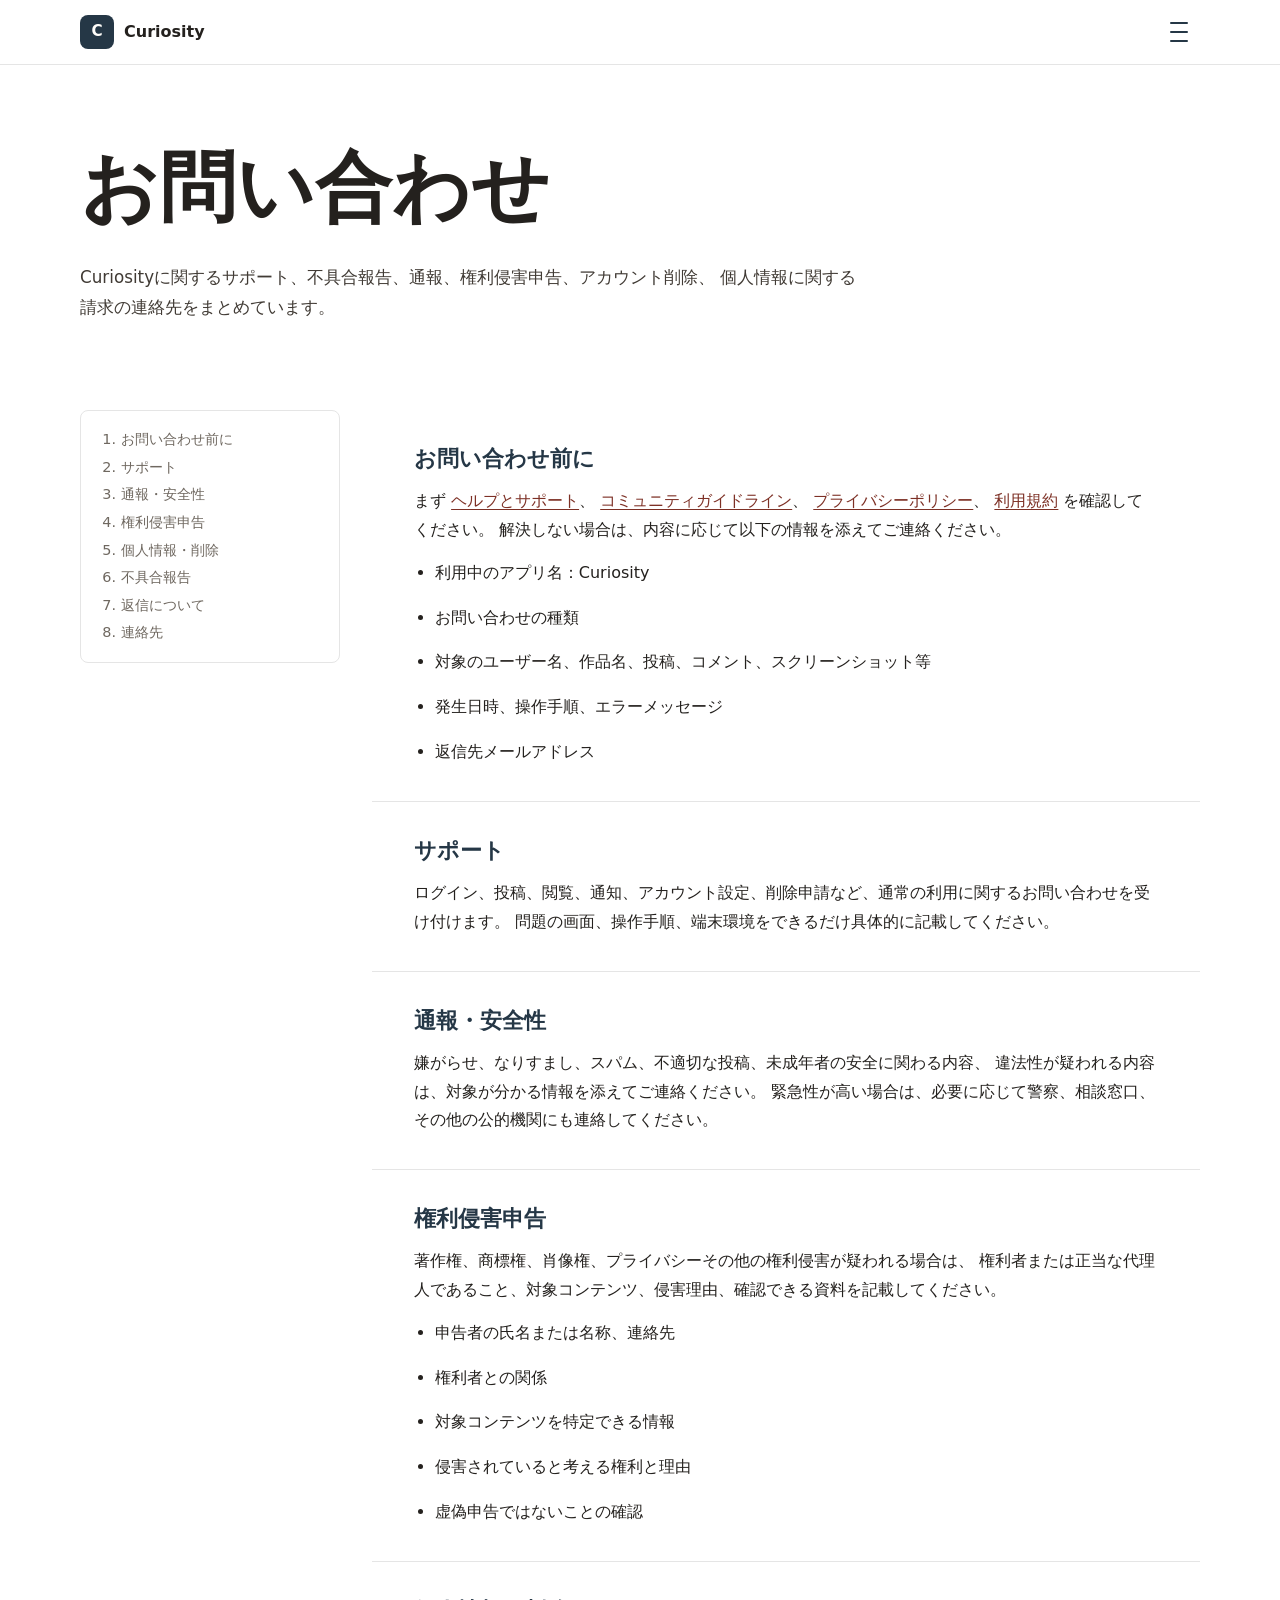
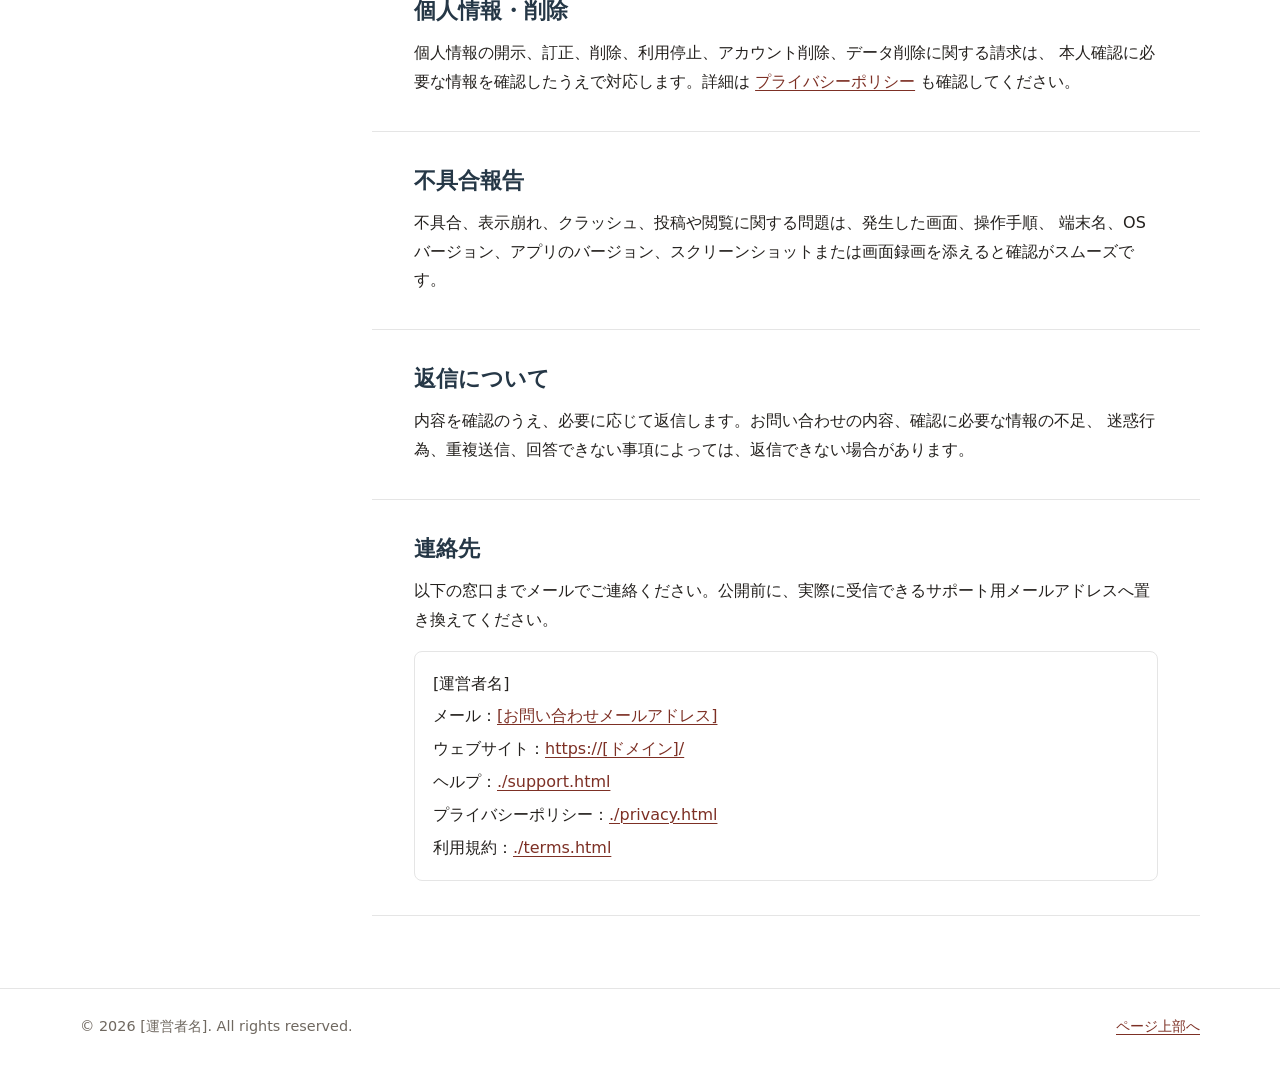
==== contact.html @ 71c63d2d "Add contact page" ====
<!doctype html>
<html lang="ja">
  <head>
    <meta charset="utf-8">
    <meta name="viewport" content="width=device-width, initial-scale=1">
    <meta
      name="description"
      content="Curiosityのお問い合わせページです。サポート、通報、権利侵害申告、プライバシー請求、不具合報告の連絡方法を案内します。"
    >
    <title>Curiosity お問い合わせ</title>
    <link rel="stylesheet" href="./terms.css?v=20260529-meta4">
    <script src="./site.js?v=20260529-meta4" defer></script>
  </head>
  <body>
    <header class="site-header">
      <div class="header-inner">
        <a class="brand" href="./index.html" aria-label="Curiosity トップページ">
          <span class="brand-mark" aria-hidden="true">C</span>
          <span>Curiosity</span>
        </a>
        <button class="menu-toggle" type="button" aria-expanded="false" aria-controls="site-menu" aria-label="メニューを開く">
          <span class="menu-toggle-line" aria-hidden="true"></span>
          <span class="menu-toggle-line" aria-hidden="true"></span>
          <span class="menu-toggle-line" aria-hidden="true"></span>
        </button>
        <div class="menu-backdrop" data-menu-close hidden></div>
        <nav id="site-menu" class="site-menu" aria-label="サイトメニュー" hidden>
          <div class="site-menu-header">
            <p>Curiosity</p>
            <button class="menu-close" type="button" data-menu-close aria-label="メニューを閉じる">&times;</button>
          </div>
          <a href="./index.html">トップ</a>
          <a href="./support.html">ヘルプとサポート</a>
          <a href="./guidelines.html">コミュニティガイドライン</a>
          <a href="./privacy.html">プライバシーポリシー</a>
          <a href="./terms.html">利用規約</a>
          <a href="./contact.html">お問い合わせ</a>
        </nav>
      </div>
    </header>

    <main>
      <section class="hero" aria-labelledby="page-title">
        <div class="hero-inner">
          <h1 id="page-title">お問い合わせ</h1>
          <p class="lead">
            Curiosityに関するサポート、不具合報告、通報、権利侵害申告、アカウント削除、
            個人情報に関する請求の連絡先をまとめています。
          </p>
        </div>
      </section>

      <div class="layout">
        <aside class="toc" aria-label="目次">
          <ol>
            <li><a href="#before-contact">お問い合わせ前に</a></li>
            <li><a href="#support">サポート</a></li>
            <li><a href="#safety">通報・安全性</a></li>
            <li><a href="#rights">権利侵害申告</a></li>
            <li><a href="#privacy-request">個人情報・削除</a></li>
            <li><a href="#bug-report">不具合報告</a></li>
            <li><a href="#response">返信について</a></li>
            <li><a href="#contact-info">連絡先</a></li>
          </ol>
        </aside>

        <article class="terms-card">
          <section id="before-contact" class="terms-section">
            <h2>お問い合わせ前に</h2>
            <p>
              まず <a href="./support.html">ヘルプとサポート</a>、
              <a href="./guidelines.html">コミュニティガイドライン</a>、
              <a href="./privacy.html">プライバシーポリシー</a>、
              <a href="./terms.html">利用規約</a> を確認してください。
              解決しない場合は、内容に応じて以下の情報を添えてご連絡ください。
            </p>
            <ul class="check-list">
              <li>利用中のアプリ名：Curiosity</li>
              <li>お問い合わせの種類</li>
              <li>対象のユーザー名、作品名、投稿、コメント、スクリーンショット等</li>
              <li>発生日時、操作手順、エラーメッセージ</li>
              <li>返信先メールアドレス</li>
            </ul>
          </section>

          <section id="support" class="terms-section">
            <h2>サポート</h2>
            <p>
              ログイン、投稿、閲覧、通知、アカウント設定、削除申請など、通常の利用に関するお問い合わせを受け付けます。
              問題の画面、操作手順、端末環境をできるだけ具体的に記載してください。
            </p>
          </section>

          <section id="safety" class="terms-section">
            <h2>通報・安全性</h2>
            <p>
              嫌がらせ、なりすまし、スパム、不適切な投稿、未成年者の安全に関わる内容、
              違法性が疑われる内容は、対象が分かる情報を添えてご連絡ください。
              緊急性が高い場合は、必要に応じて警察、相談窓口、その他の公的機関にも連絡してください。
            </p>
          </section>

          <section id="rights" class="terms-section">
            <h2>権利侵害申告</h2>
            <p>
              著作権、商標権、肖像権、プライバシーその他の権利侵害が疑われる場合は、
              権利者または正当な代理人であること、対象コンテンツ、侵害理由、確認できる資料を記載してください。
            </p>
            <ul class="check-list">
              <li>申告者の氏名または名称、連絡先</li>
              <li>権利者との関係</li>
              <li>対象コンテンツを特定できる情報</li>
              <li>侵害されていると考える権利と理由</li>
              <li>虚偽申告ではないことの確認</li>
            </ul>
          </section>

          <section id="privacy-request" class="terms-section">
            <h2>個人情報・削除</h2>
            <p>
              個人情報の開示、訂正、削除、利用停止、アカウント削除、データ削除に関する請求は、
              本人確認に必要な情報を確認したうえで対応します。詳細は
              <a href="./privacy.html">プライバシーポリシー</a> も確認してください。
            </p>
          </section>

          <section id="bug-report" class="terms-section">
            <h2>不具合報告</h2>
            <p>
              不具合、表示崩れ、クラッシュ、投稿や閲覧に関する問題は、発生した画面、操作手順、
              端末名、OSバージョン、アプリのバージョン、スクリーンショットまたは画面録画を添えると確認がスムーズです。
            </p>
          </section>

          <section id="response" class="terms-section">
            <h2>返信について</h2>
            <p>
              内容を確認のうえ、必要に応じて返信します。お問い合わせの内容、確認に必要な情報の不足、
              迷惑行為、重複送信、回答できない事項によっては、返信できない場合があります。
            </p>
          </section>

          <section id="contact-info" class="terms-section">
            <h2>連絡先</h2>
            <p>
              以下の窓口までメールでご連絡ください。公開前に、実際に受信できるサポート用メールアドレスへ置き換えてください。
            </p>
            <address class="contact-box">
              <span>[運営者名]</span>
              <span>メール：<a href="mailto:[お問い合わせメールアドレス]">[お問い合わせメールアドレス]</a></span>
              <span>ウェブサイト：<a href="https://[ドメイン]/">https://[ドメイン]/</a></span>
              <span>ヘルプ：<a href="./support.html">./support.html</a></span>
              <span>プライバシーポリシー：<a href="./privacy.html">./privacy.html</a></span>
              <span>利用規約：<a href="./terms.html">./terms.html</a></span>
            </address>
          </section>
        </article>
      </div>
    </main>

    <footer class="site-footer">
      <div class="footer-inner">
        <p>&copy; <span>2026</span> [運営者名]. All rights reserved.</p>
        <a href="#page-title">ページ上部へ</a>
      </div>
    </footer>
    <script>
      (() => {
        const root = document.documentElement;
        const header = document.querySelector(".site-header");
        const firstSection = document.querySelector(".terms-section");
        if (!header || !firstSection) return;

        const getAnchorMetrics = () => {
          const headerHeight = Math.ceil(header.getBoundingClientRect().height);
          const gap = parseFloat(getComputedStyle(root).getPropertyValue("--anchor-gap")) || 20;
          return { headerHeight, gap };
        };

        const updateAnchorOffset = () => {
          const { headerHeight, gap } = getAnchorMetrics();
          const sectionPadding = parseFloat(getComputedStyle(firstSection).paddingTop) || 0;
          const offset = Math.max(0, Math.ceil(headerHeight + gap - sectionPadding));
          root.style.setProperty("--anchor-offset", `${offset}px`);
        };

        const alignHashTarget = (behavior = "auto") => {
          if (!location.hash) return;
          const target = document.querySelector(location.hash);
          if (!target) return;
          const heading = target.matches(".terms-section") ? target.querySelector("h2") : target;
          const anchor = heading || target;
          const { headerHeight, gap } = getAnchorMetrics();
          const top = anchor.getBoundingClientRect().top + window.scrollY - headerHeight - gap;
          window.scrollTo({ top: Math.max(0, top), behavior });
        };

        updateAnchorOffset();
        document.addEventListener("click", (event) => {
          const link = event.target.closest('a[href^="#"]');
          if (!link) return;
          const hash = link.getAttribute("href");
          if (!hash || hash === "#") return;
          const target = document.querySelector(hash);
          if (!target) return;
          event.preventDefault();
          history.pushState(null, "", hash);
          updateAnchorOffset();
          alignHashTarget("smooth");
        });
        window.addEventListener("resize", updateAnchorOffset);
        window.addEventListener("orientationchange", () => requestAnimationFrame(updateAnchorOffset));
        window.addEventListener("load", () => {
          updateAnchorOffset();
          requestAnimationFrame(alignHashTarget);
        });
      })();
    </script>
  </body>
</html>
---- terms.css ----
:root {
  color-scheme: light;
  --bg: #ffffff;
  --surface: #ffffff;
  --surface-strong: #ffffff;
  --text: #24211e;
  --muted: #6f6860;
  --line: #e5e5e5;
  --accent: #9f3f2f;
  --accent-strong: #7d3025;
  --ink: #253746;
  --soft-blue: #ffffff;
  --soft-gold: #ffffff;
  --shadow: 0 20px 60px rgba(55, 45, 35, 0.12);
  --radius: 8px;
  --header-height: 64px;
  --anchor-gap: 20px;
  --anchor-offset: 40px;
  --toc-width: 260px;
  --layout-gap: 32px;
  font-family:
    "Hiragino Sans",
    "Hiragino Kaku Gothic ProN",
    "Yu Gothic",
    "Meiryo",
    system-ui,
    sans-serif;
}

* {
  box-sizing: border-box;
}

html {
  width: 100%;
  max-width: 100%;
  overflow-x: clip;
  background: #ffffff;
  scroll-behavior: smooth;
  scroll-padding-top: 0;
}

body {
  width: 100%;
  max-width: 100%;
  margin: 0;
  padding-top: var(--header-height);
  overflow-x: clip;
  background: var(--bg);
  color: var(--text);
  line-height: 1.8;
  letter-spacing: 0;
}

body.menu-open {
  overflow: hidden;
}

a {
  color: var(--accent-strong);
  overflow-wrap: anywhere;
  text-decoration-thickness: 0.08em;
  text-underline-offset: 0.18em;
}

a:hover {
  color: var(--accent);
}

.site-header {
  position: fixed;
  top: 0;
  right: 0;
  left: 0;
  z-index: 10;
  border-bottom: 1px solid var(--line);
  background: #ffffff;
}

.header-inner,
.footer-inner {
  display: flex;
  align-items: center;
  justify-content: space-between;
  width: min(1120px, calc(100% - 32px));
  margin: 0 auto;
  gap: 20px;
}

.header-inner {
  min-height: var(--header-height);
}

.brand {
  display: inline-flex;
  align-items: center;
  gap: 10px;
  min-width: 0;
  color: var(--text);
  font-weight: 700;
  text-decoration: none;
}

.brand span:not(.brand-mark) {
  overflow: hidden;
  text-overflow: ellipsis;
  white-space: nowrap;
}

.brand-mark {
  display: grid;
  width: 34px;
  height: 34px;
  place-items: center;
  border-radius: 8px;
  background: var(--ink);
  color: #fffdfa;
  font-size: 0.95rem;
}

.menu-toggle,
.menu-close {
  display: inline-grid;
  place-items: center;
  border: 0;
  border-radius: 8px;
  background: transparent;
  color: var(--ink);
  cursor: pointer;
}

.menu-toggle {
  width: 42px;
  height: 42px;
  gap: 4px;
  padding: 10px;
}

.menu-toggle-line {
  display: block;
  width: 18px;
  height: 2px;
  border-radius: 999px;
  background: currentColor;
}

.menu-toggle:hover,
.menu-close:hover {
  background: rgba(231, 238, 242, 0.68);
  color: var(--accent-strong);
}

.menu-backdrop {
  position: fixed;
  inset: 0;
  z-index: 30;
  background: rgba(36, 33, 30, 0.34);
  opacity: 0;
  transition: opacity 180ms ease;
}

.menu-backdrop.is-open {
  opacity: 1;
}

.menu-backdrop[hidden],
.site-menu[hidden] {
  display: none;
}

.site-menu {
  position: fixed;
  top: 0;
  right: 0;
  z-index: 40;
  display: flex;
  flex-direction: column;
  width: min(300px, calc(100% - 80px));
  height: 100dvh;
  padding: 18px;
  border-left: 1px solid var(--line);
  background: var(--surface);
  box-shadow: none;
  transform: translateX(100%);
  transition: transform 220ms ease;
}

.site-menu.is-open {
  transform: translateX(0);
}

.site-menu-header {
  display: flex;
  align-items: center;
  justify-content: space-between;
  gap: 16px;
  margin-bottom: 16px;
  padding-bottom: 14px;
  border-bottom: 1px solid var(--line);
}

.site-menu-header p {
  margin: 0;
  color: var(--ink);
  font-size: 0.92rem;
  font-weight: 800;
}

.menu-close {
  width: 36px;
  height: 36px;
  font-size: 1.55rem;
  line-height: 1;
}

.site-menu a {
  padding: 13px 8px;
  border-bottom: 1px solid rgba(222, 215, 205, 0.72);
  color: var(--text);
  font-weight: 700;
  text-decoration: none;
}

.site-menu a:hover {
  color: var(--accent-strong);
}

.hero {
  background: #ffffff;
}

.hero-inner {
  width: min(1120px, calc(100% - 32px));
  max-width: 100%;
  margin: 0 auto;
  padding: 72px 0 48px;
}

@media (min-width: 641px) {
  .hero-inner {
    display: grid;
    grid-template-columns: var(--toc-width) minmax(0, 1fr);
    column-gap: var(--layout-gap);
  }

  .hero-inner > h1,
  .hero-inner > .lead,
  .hero-inner > .summary-panel {
    grid-column: 1 / -1;
  }

  .hero-inner > .meta-list {
    grid-column: 1 / -1;
    justify-self: start;
    width: min(980px, 100%);
    max-width: 980px;
  }
}

h1,
h2 {
  margin: 0;
  line-height: 1.35;
  letter-spacing: 0;
}

h1 {
  font-size: clamp(2.2rem, 7vw, 4.8rem);
  font-weight: 800;
}

h2 {
  font-size: 1.35rem;
  color: var(--ink);
}

.lead {
  max-width: 780px;
  margin: 22px 0 0;
  color: #413b35;
  font-size: 1.05rem;
  overflow-wrap: anywhere;
}

.summary-panel {
  min-width: 0;
  max-width: 980px;
  margin-top: 34px;
  padding: 18px;
  border: 1px solid var(--line);
  border-radius: var(--radius);
  background: #ffffff;
}

.summary-panel h2 {
  display: none;
}

.summary-grid {
  display: grid;
  grid-template-columns: repeat(2, minmax(0, 1fr));
  gap: 12px;
  margin-top: 0;
  overflow: hidden;
  border: 0;
  border-radius: 0;
  background: #ffffff;
}

.summary-grid article {
  min-width: 0;
  min-height: auto;
  padding: 0;
  background: var(--surface-strong);
}

.summary-grid h3 {
  margin: 0;
  font-size: 0.98rem;
  line-height: 1.45;
}

.summary-grid h3 a {
  color: var(--ink);
  text-decoration: none;
}

.summary-grid h3 a:hover {
  color: var(--accent-strong);
  text-decoration: underline;
  text-underline-offset: 0.18em;
}

.summary-grid p {
  margin: 8px 0 0;
  color: var(--muted);
  font-size: 0.92rem;
  line-height: 1.7;
}

.meta-list {
  display: grid;
  grid-template-columns: minmax(0, 1fr);
  width: min(360px, 100%);
  max-width: 360px;
  margin: 32px 0 0;
  overflow: hidden;
  border: 1px solid var(--line);
  border-radius: var(--radius);
  background: #ffffff;
  text-align: center;
}

.meta-list div {
  display: grid;
  align-content: center;
  justify-items: center;
  min-width: 0;
  padding: 14px 16px;
  background: #ffffff;
}

.meta-list dt,
.meta-list dd {
  margin: 0;
}

.meta-list dt {
  color: var(--muted);
  font-size: 0.78rem;
  font-weight: 700;
}

.meta-list dd {
  color: var(--text);
  font-weight: 700;
}

.layout {
  display: grid;
  grid-template-columns: var(--toc-width) minmax(0, 1fr);
  gap: var(--layout-gap);
  width: min(1120px, calc(100% - 32px));
  max-width: 100%;
  margin: 40px auto 72px;
  align-items: start;
}

.home-layout {
  width: min(960px, calc(100% - 32px));
  max-width: 100%;
  margin: 40px auto 72px;
}

.toc {
  min-width: 0;
  position: relative;
  max-height: calc(100vh - var(--header-height) - 48px);
  overflow-y: auto;
  padding: 18px;
  border: 1px solid var(--line);
  border-radius: var(--radius);
  background: #ffffff;
}

.toc.is-fixed {
  position: fixed;
  top: calc(var(--header-height) + 24px);
  left: var(--toc-fixed-left, max(16px, calc((100vw - 1120px) / 2)));
  z-index: 5;
  width: var(--toc-fixed-width, var(--toc-width));
}

.toc ol {
  display: grid;
  gap: 6px;
  margin: 0;
  padding-left: 1.35rem;
  color: var(--muted);
  font-size: 0.9rem;
  line-height: 1.5;
}

.toc a {
  color: var(--muted);
  text-decoration: none;
}

.toc a:hover {
  color: var(--accent-strong);
}

.terms-card {
  grid-column: 2;
  min-width: 0;
  max-width: 100%;
  overflow: visible;
  border: 0;
  border-radius: 0;
  background: transparent;
  box-shadow: none;
}

.terms-section {
  min-width: 0;
  max-width: 100%;
  padding: 34px 42px;
  border-bottom: 1px solid var(--line);
  overflow-wrap: anywhere;
  scroll-margin-top: var(--anchor-offset);
}

.terms-section p,
.terms-section ol,
.terms-section ul {
  margin: 14px 0 0;
}

.terms-section ol,
.terms-section ul {
  max-width: 100%;
  padding-left: 1.3rem;
}

.terms-section li + li {
  margin-top: 8px;
}

.subsection-title {
  margin: 22px 0 0;
  color: var(--ink);
  font-size: 1rem;
  line-height: 1.5;
}

.table-wrap {
  max-width: 100%;
  margin-top: 18px;
  overflow-x: auto;
  border: 1px solid var(--line);
  border-radius: var(--radius);
  background: var(--surface-strong);
}

.policy-table {
  width: 100%;
  min-width: 720px;
  border-collapse: collapse;
  font-size: 0.92rem;
  line-height: 1.65;
}

.policy-table th,
.policy-table td {
  padding: 14px 16px;
  border-bottom: 1px solid var(--line);
  text-align: left;
  vertical-align: top;
}

.policy-table thead th {
  background: var(--ink);
  color: #fffdfa;
  font-weight: 700;
}

.policy-table tbody th {
  width: 24%;
  background: #ffffff;
  color: var(--ink);
  font-weight: 800;
}

.policy-table tr:last-child th,
.policy-table tr:last-child td {
  border-bottom: 0;
}

.check-list {
  display: grid;
  gap: 8px;
  margin: 16px 0 0;
  padding-left: 1.2rem;
}

.note {
  padding: 14px 16px;
  border-left: 4px solid #b38b2d;
  border-radius: 0 var(--radius) var(--radius) 0;
  background: var(--soft-gold);
  color: #4d3d18;
}

.contact-box {
  display: grid;
  gap: 4px;
  min-width: 0;
  max-width: 100%;
  margin-top: 16px;
  padding: 18px;
  border: 1px solid var(--line);
  border-radius: var(--radius);
  background: var(--surface-strong);
  font-style: normal;
}

.template-note {
  margin: 0;
  padding: 30px 42px 34px;
  background: var(--soft-blue);
}

.template-note h2 {
  font-size: 1.05rem;
}

.template-note p {
  margin: 10px 0 0;
  color: #334653;
}

.effective-note {
  margin: 24px 0 0;
  color: var(--muted);
  font-size: 0.92rem;
  font-weight: 700;
  text-align: right;
}

.site-footer {
  border-top: 1px solid var(--line);
  background: #ffffff;
}

.footer-inner {
  min-height: 76px;
  color: var(--muted);
  font-size: 0.9rem;
}

.footer-inner p {
  margin: 0;
}

@media (max-width: 640px) {
  .layout {
    grid-template-columns: 1fr;
  }

  .toc {
    position: static;
    width: auto;
    max-height: none;
    overflow-y: visible;
  }

  .toc.is-fixed {
    position: static;
    width: auto;
  }

  .terms-card {
    grid-column: auto;
  }

  .toc ol {
    grid-template-columns: repeat(2, minmax(0, 1fr));
  }
}

@media (max-width: 640px) {
  :root {
    --header-height: 56px;
    --anchor-offset: 68px;
  }

  .header-inner,
  .footer-inner {
    width: min(100% - 24px, 1120px);
  }

  .header-inner {
    min-height: 56px;
    padding: 7px 0;
  }

  .footer-inner {
    align-items: flex-start;
    flex-direction: column;
    justify-content: center;
    padding: 14px 0;
  }

  .hero-inner {
    width: min(calc(100% - 72px), 1120px);
    padding: 48px 0 32px;
  }

  .meta-list {
    grid-template-columns: 1fr;
  }

  .summary-panel {
    padding: 18px;
  }

  .summary-grid {
    grid-template-columns: 1fr;
    gap: 14px;
  }

  .layout {
    width: min(calc(100% - 72px), 1120px);
    margin: 24px auto 48px;
  }

  .home-layout {
    width: min(calc(100% - 72px), 1120px);
    margin: 24px auto 48px;
  }

  .toc ol {
    grid-template-columns: 1fr;
  }

  .terms-section,
  .template-note {
    padding: 26px 0;
  }

  .policy-table {
    min-width: 620px;
  }
}

@media print {
  body {
    background: #ffffff;
    color: #000000;
  }

  .site-header,
  .toc,
  .site-footer {
    display: none;
  }

  .hero-inner,
  .layout {
    width: 100%;
    margin: 0;
    padding: 0;
  }

  .layout {
    display: block;
  }

  .terms-card {
    border: 0;
    box-shadow: none;
  }

  .terms-section,
  .template-note {
    break-inside: avoid;
    padding: 18px 0;
  }
}
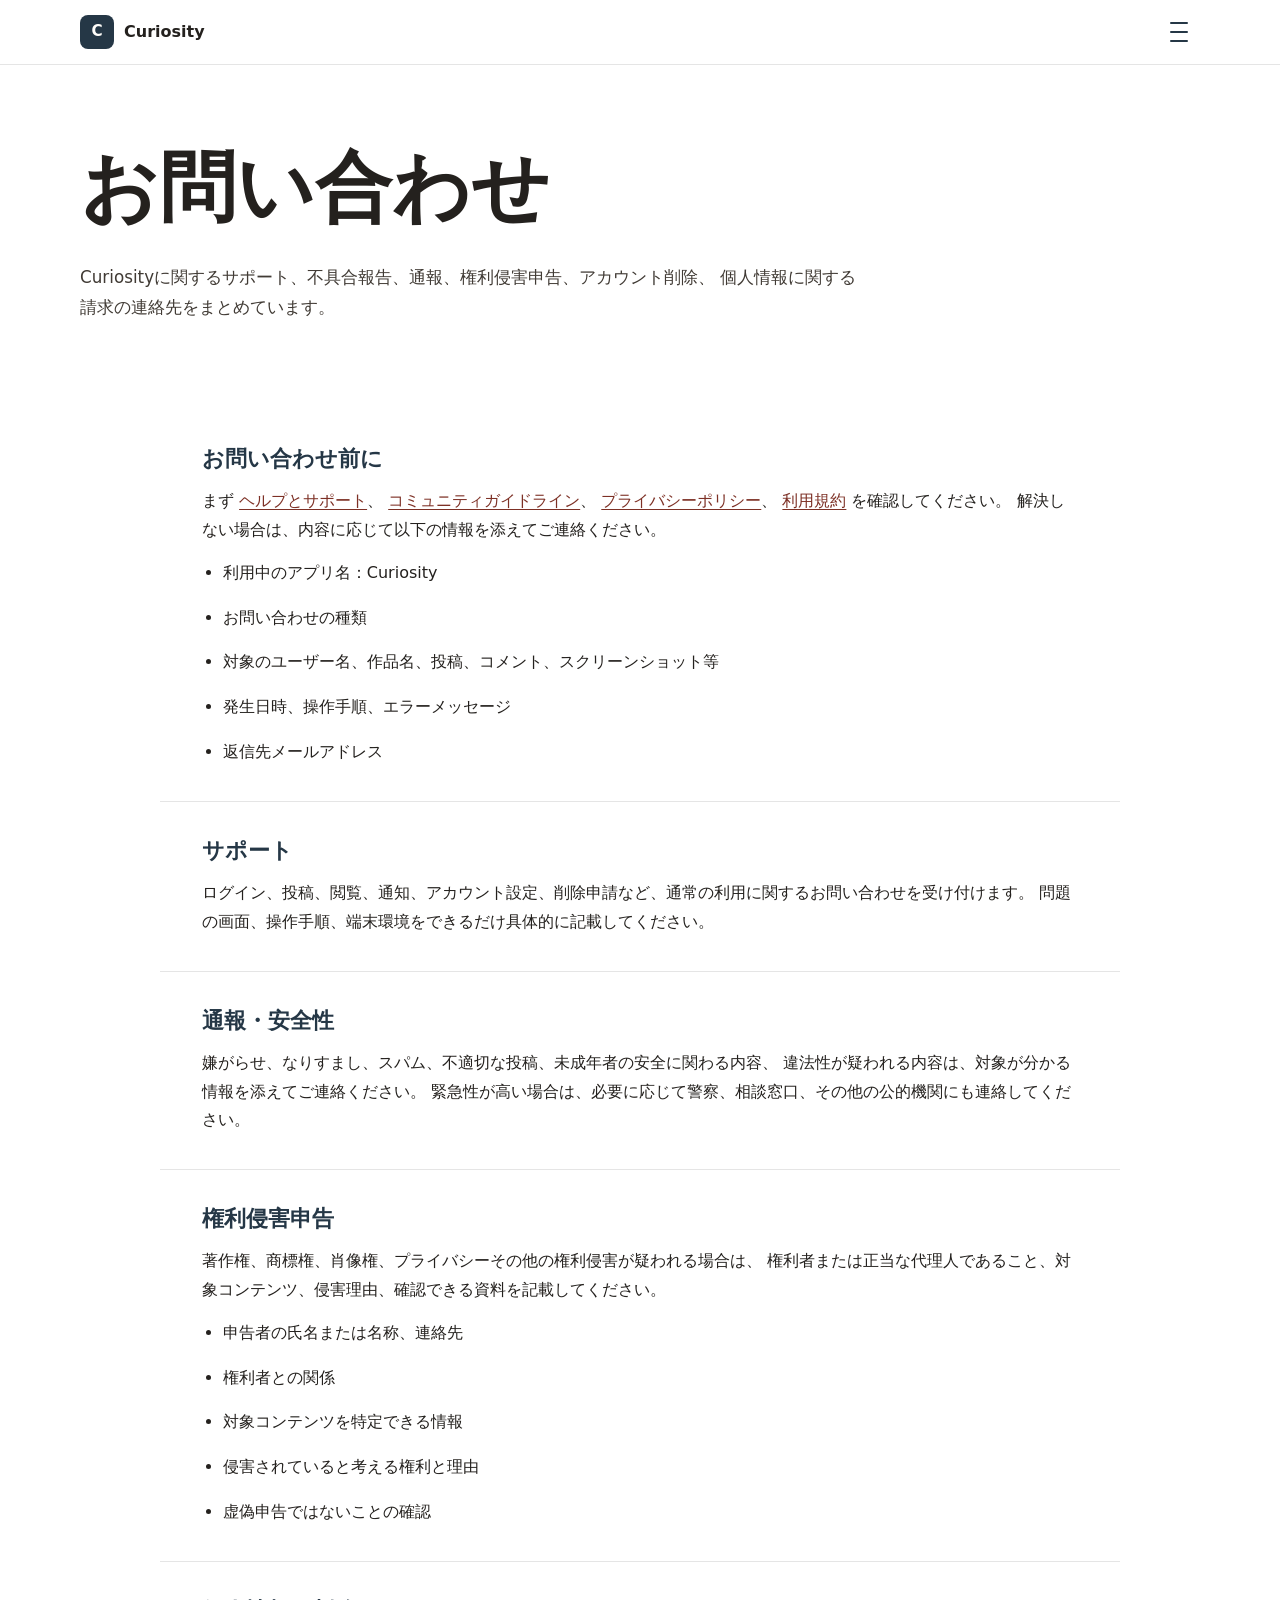
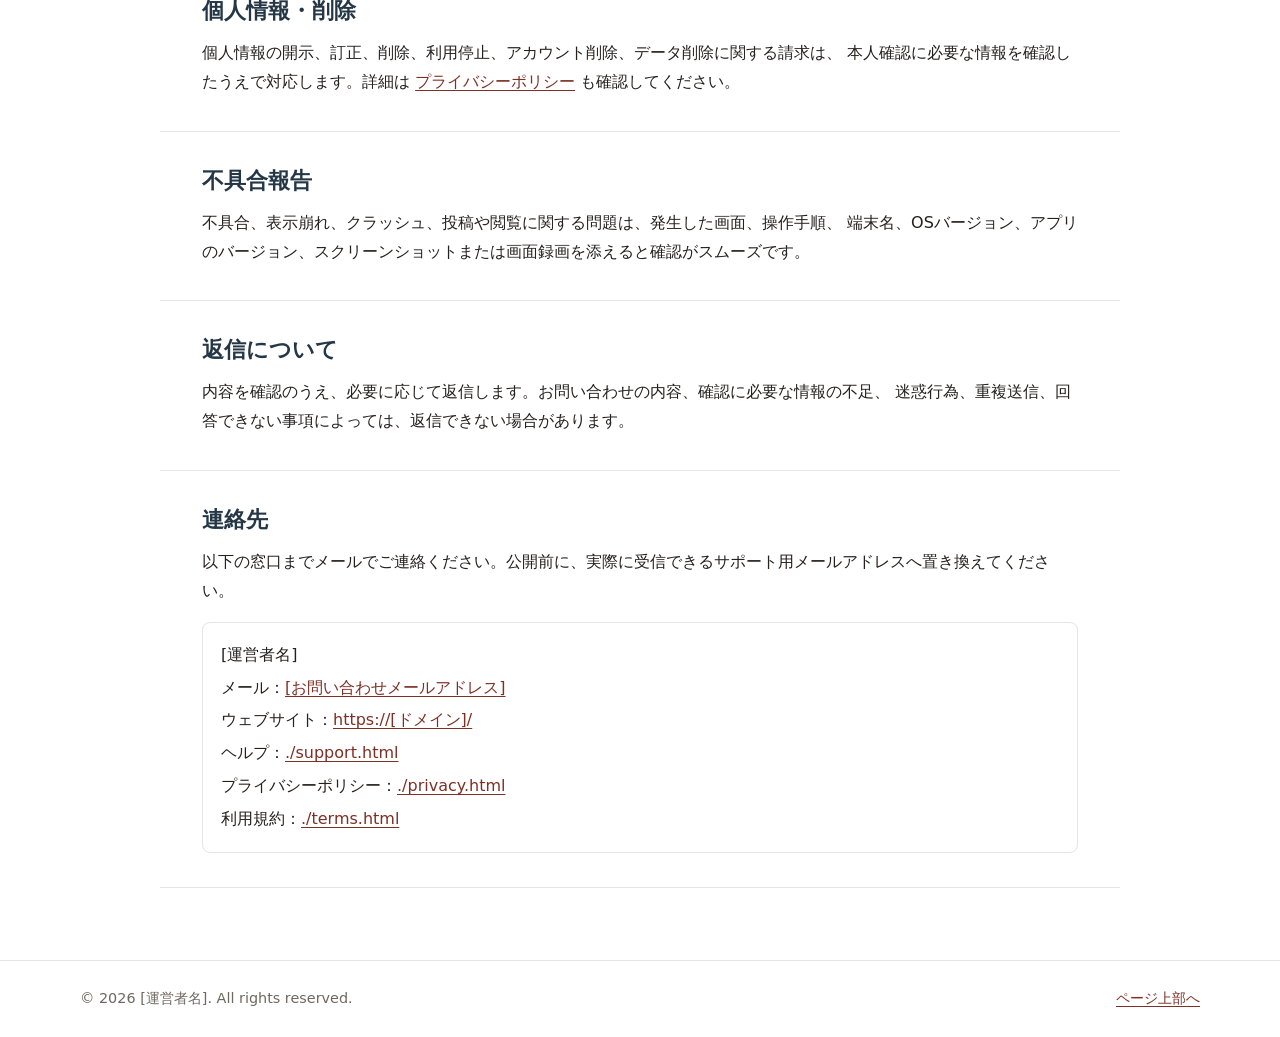
==== commit 39710153: "Remove contact page toc" ====
--- a/contact.html
+++ b/contact.html
@@ -50,20 +50,7 @@
         </div>
       </section>
 
-      <div class="layout">
-        <aside class="toc" aria-label="目次">
-          <ol>
-            <li><a href="#before-contact">お問い合わせ前に</a></li>
-            <li><a href="#support">サポート</a></li>
-            <li><a href="#safety">通報・安全性</a></li>
-            <li><a href="#rights">権利侵害申告</a></li>
-            <li><a href="#privacy-request">個人情報・削除</a></li>
-            <li><a href="#bug-report">不具合報告</a></li>
-            <li><a href="#response">返信について</a></li>
-            <li><a href="#contact-info">連絡先</a></li>
-          </ol>
-        </aside>
-
+      <div class="home-layout">
         <article class="terms-card">
           <section id="before-contact" class="terms-section">
             <h2>お問い合わせ前に</h2>
